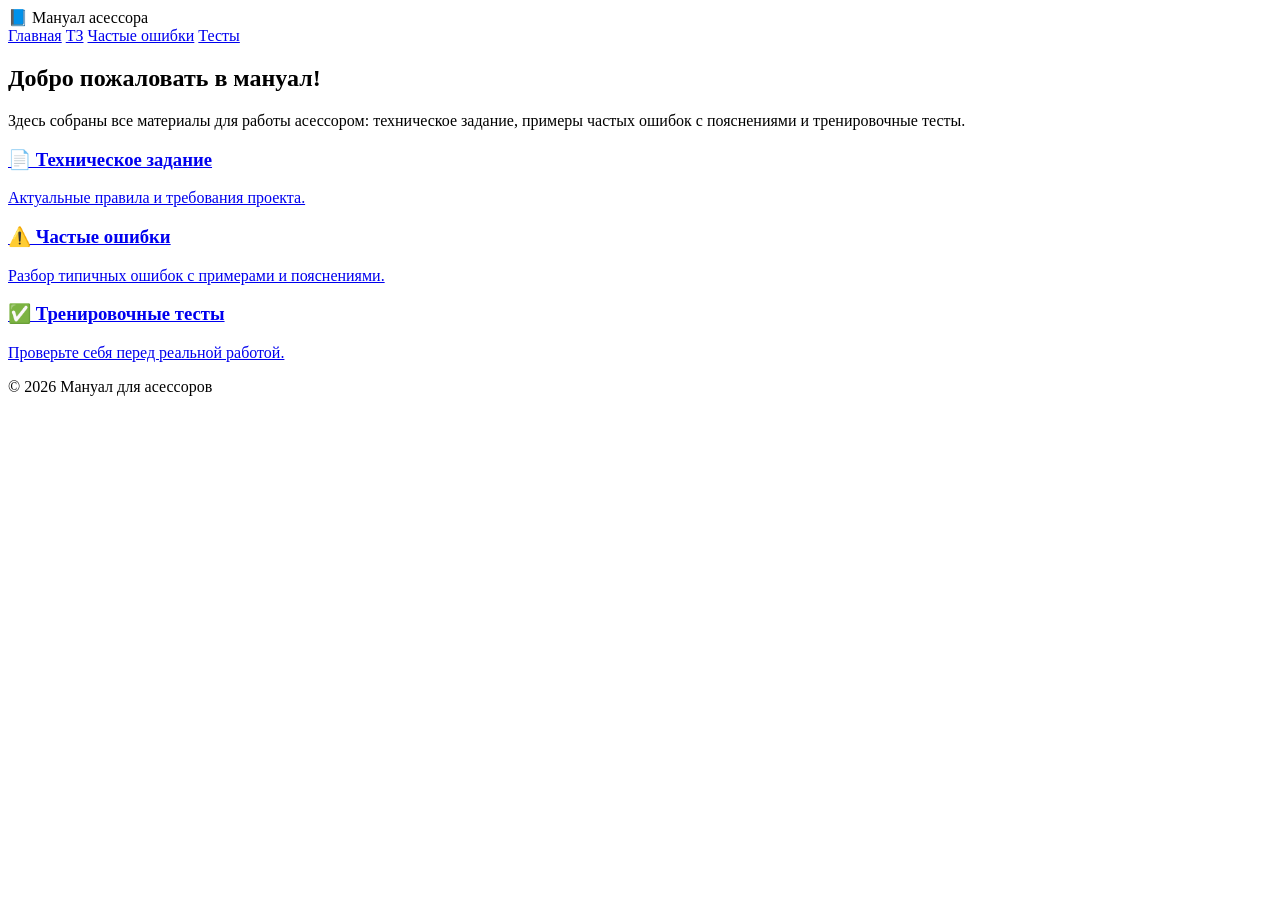
==== index.html @ 81914c24 "Update index.html Обновила главную страницу" ====
<!DOCTYPE html>
<html lang="ru">
<head>
    <meta charset="utf-8">
    <meta name="viewport" content="width=device-width, initial-scale=1">
    <title>Мануал для асессоров</title>
    <link rel="stylesheet" href="css/style.css">
</head>
<body>

<header class="site-header">
    <div class="container">
        <div class="logo">📘 Мануал асессора</div>
        <nav class="main-nav">
            <a href="index.html" class="active">Главная</a>
            <a href="tz.html">ТЗ</a>
            <a href="errors.html">Частые ошибки</a>
            <a href="tests.html">Тесты</a>
        </nav>
    </div>
</header>

<main class="container">

    <section class="hero">
        <h1>Добро пожаловать в мануал!</h1>
        <p>Здесь собраны все материалы для работы асессором: техническое задание, примеры частых ошибок с пояснениями и тренировочные тесты.</p>
    </section>

    <section class="cards">
        <a href="tz.html" class="card">
            <h3>📄 Техническое задание</h3>
            <p>Актуальные правила и требования проекта.</p>
        </a>
        <a href="errors.html" class="card">
            <h3>⚠️ Частые ошибки</h3>
            <p>Разбор типичных ошибок с примерами и пояснениями.</p>
        </a>
        <a href="tests.html" class="card">
            <h3>✅ Тренировочные тесты</h3>
            <p>Проверьте себя перед реальной работой.</p>
        </a>
    </section>

</main>

<footer class="site-footer">
    <div class="container">
        © 2026 Мануал для асессоров
    </div>
</footer>

</body>
</html>
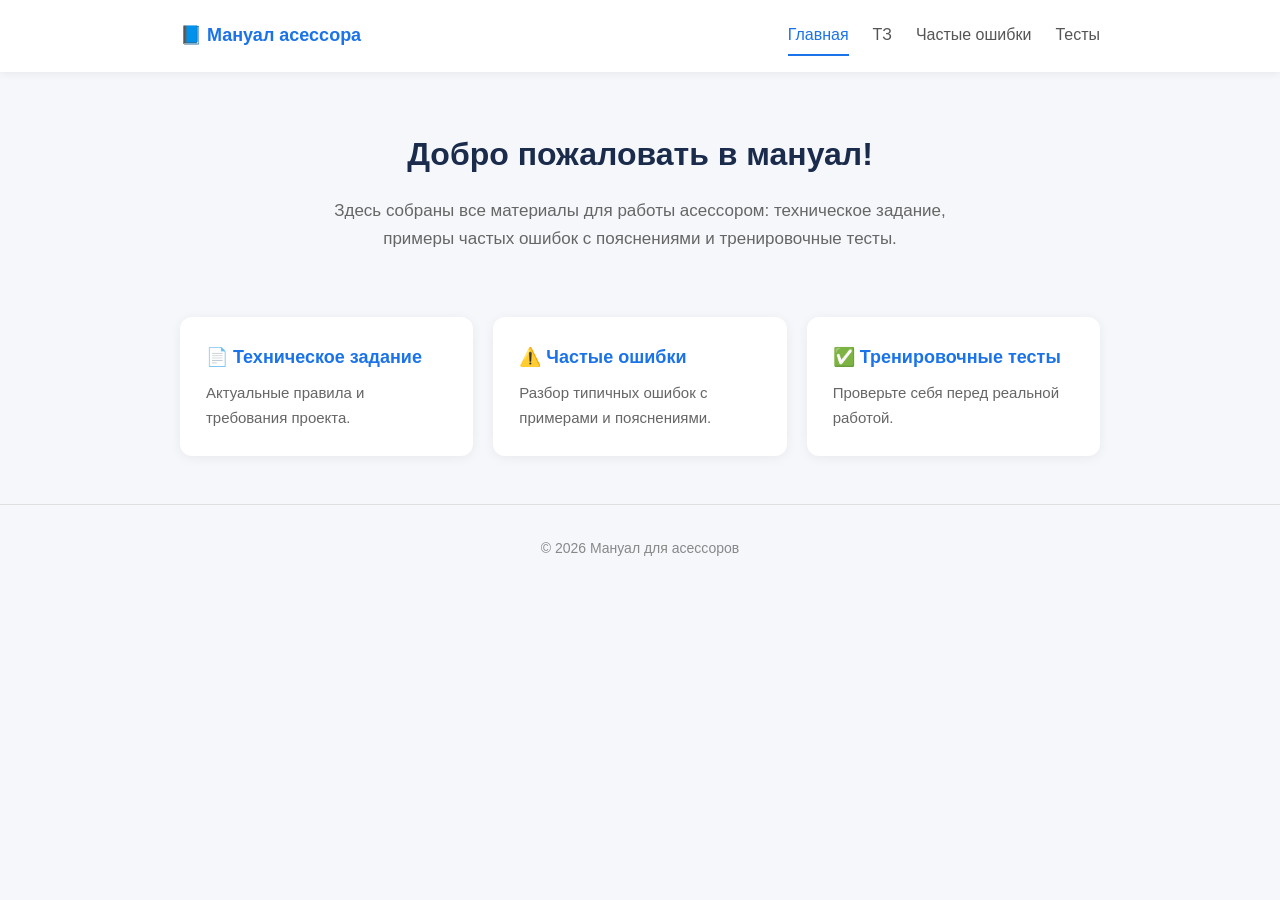
==== commit 3d1696c8: "Update index.html" ====
--- a/index.html
+++ b/index.html
@@ -10,7 +10,7 @@
 
 <header class="site-header">
     <div class="container">
-        <div class="logo">📘 Мануал асессора</div>
+        <a href="index.html" class="logo">📘 Мануал асессора</a>
         <nav class="main-nav">
             <a href="index.html" class="active">Главная</a>
             <a href="tz.html">ТЗ</a>
--- a/css/style.css
+++ b/css/style.css
@@ -0,0 +1,381 @@
+/* ============ БАЗОВЫЕ СТИЛИ ============ */
+* {
+    box-sizing: border-box;
+    margin: 0;
+    padding: 0;
+}
+
+body {
+    font-family: -apple-system, BlinkMacSystemFont, "Segoe UI", Roboto, "Helvetica Neue", Arial, sans-serif;
+    line-height: 1.65;
+    color: #2c3e50;
+    background-color: #f5f7fa;
+    font-size: 16px;
+}
+
+.container {
+    max-width: 960px;
+    margin: 0 auto;
+    padding: 0 20px;
+}
+
+/* Ссылки внутри текста */
+main a:not(.card):not(.toc a) {
+    color: #1a73e8;
+    text-decoration: none;
+    border-bottom: 1px solid rgba(26, 115, 232, 0.35);
+    transition: all 0.15s;
+}
+
+main a:not(.card):not(.toc a):hover {
+    border-bottom-color: #1a73e8;
+    background: rgba(26, 115, 232, 0.06);
+}
+
+/* Списки */
+main ul, main ol {
+    margin: 12px 0 16px 24px;
+}
+
+main li {
+    margin-bottom: 6px;
+}
+
+main li::marker {
+    color: #1a73e8;
+}
+
+/* ============ ШАПКА И НАВИГАЦИЯ ============ */
+.site-header {
+    background-color: #ffffff;
+    box-shadow: 0 2px 8px rgba(0, 0, 0, 0.06);
+    position: sticky;
+    top: 0;
+    z-index: 100;
+}
+
+.site-header .container {
+    display: flex;
+    justify-content: space-between;
+    align-items: center;
+    padding: 16px 20px;
+}
+
+.logo {
+    font-size: 18px;
+    font-weight: 700;
+    color: #1a73e8;
+    text-decoration: none;
+    transition: opacity 0.15s;
+}
+
+.logo:hover {
+    opacity: 0.75;
+}
+
+.main-nav {
+    display: flex;
+    gap: 24px;
+    flex-wrap: wrap;
+}
+
+.main-nav a {
+    text-decoration: none;
+    color: #555;
+    font-weight: 500;
+    padding: 6px 0;
+    border-bottom: 2px solid transparent;
+    transition: all 0.2s;
+}
+
+.main-nav a:hover {
+    color: #1a73e8;
+}
+
+.main-nav a.active {
+    color: #1a73e8;
+    border-bottom-color: #1a73e8;
+}
+
+/* ============ ГЛАВНАЯ ============ */
+.hero {
+    text-align: center;
+    padding: 48px 0 32px;
+}
+
+.hero h1 {
+    font-size: 32px;
+    margin-bottom: 16px;
+    color: #1a2b4c;
+}
+
+.hero p {
+    font-size: 17px;
+    color: #666;
+    max-width: 640px;
+    margin: 0 auto;
+}
+
+/* ============ КАРТОЧКИ ============ */
+.cards {
+    display: grid;
+    grid-template-columns: repeat(auto-fit, minmax(240px, 1fr));
+    gap: 20px;
+    margin: 32px 0 48px;
+}
+
+.card {
+    background: #ffffff;
+    border-radius: 12px;
+    padding: 24px;
+    text-decoration: none;
+    color: #2c3e50;
+    box-shadow: 0 2px 12px rgba(0, 0, 0, 0.06);
+    transition: all 0.2s;
+    border: 2px solid transparent;
+}
+
+.card:hover {
+    transform: translateY(-3px);
+    box-shadow: 0 6px 20px rgba(0, 0, 0, 0.1);
+    border-color: #1a73e8;
+}
+
+.card h3 {
+    margin-bottom: 8px;
+    color: #1a73e8;
+    font-size: 18px;
+}
+
+.card p {
+    font-size: 15px;
+    color: #666;
+}
+
+/* ============ КНОПКА «НАЗАД» ============ */
+.back-link {
+    display: inline-block;
+    margin: 24px 0 4px;
+    color: #666;
+    text-decoration: none;
+    font-size: 14px;
+    transition: color 0.15s;
+}
+
+.back-link:hover {
+    color: #1a73e8;
+}
+
+/* ============ ЗАГОЛОВКИ СТРАНИЦ ============ */
+main h1 {
+    font-size: 28px;
+    color: #1a2b4c;
+    margin: 8px 0 8px;
+}
+
+.subtitle {
+    color: #666;
+    margin-bottom: 32px;
+    font-size: 16px;
+}
+
+/* ============ ОГЛАВЛЕНИЕ (TOC) ============ */
+.toc {
+    background: #ffffff;
+    border-radius: 12px;
+    padding: 20px 24px;
+    margin-bottom: 32px;
+    box-shadow: 0 2px 12px rgba(0, 0, 0, 0.06);
+    border-left: 4px solid #1a73e8;
+}
+
+.toc h2 {
+    font-size: 16px;
+    text-transform: uppercase;
+    letter-spacing: 0.05em;
+    color: #1a73e8;
+    margin-bottom: 12px;
+}
+
+.toc ol {
+    margin: 0 0 0 20px;
+}
+
+.toc a {
+    color: #2c3e50;
+    text-decoration: none;
+    border-bottom: 1px dashed transparent;
+    transition: all 0.15s;
+}
+
+.toc a:hover {
+    color: #1a73e8;
+    border-bottom-color: #1a73e8;
+}
+
+/* ============ ПРИМЕРЫ ОШИБОК ============ */
+.error-case {
+    background: #ffffff;
+    border-radius: 12px;
+    padding: 24px;
+    margin-bottom: 32px;
+    box-shadow: 0 2px 12px rgba(0, 0, 0, 0.06);
+    scroll-margin-top: 80px; /* чтобы якорь не прилипал к шапке */
+}
+
+.error-case h2 {
+    font-size: 20px;
+    color: #1a2b4c;
+    margin-bottom: 20px;
+    padding-bottom: 12px;
+    border-bottom: 2px solid #f0f3f8;
+}
+
+.example-block {
+    border-radius: 8px;
+    padding: 16px;
+    margin-bottom: 16px;
+}
+
+.example-block:last-child {
+    margin-bottom: 0;
+}
+
+.example-label {
+    font-weight: 700;
+    margin-bottom: 8px;
+    font-size: 15px;
+}
+
+.example-block.bad {
+    background: #fdecea;
+    border-left: 4px solid #d93025;
+}
+
+.example-block.bad .example-label {
+    color: #d93025;
+}
+
+.example-block.good {
+    background: #e6f4ea;
+    border-left: 4px solid #1e8e3e;
+}
+
+.example-block.good .example-label {
+    color: #1e8e3e;
+}
+
+.example-block.explanation {
+    background: #fff8e1;
+    border-left: 4px solid #f9ab00;
+}
+
+.example-block.explanation .example-label {
+    color: #b06000;
+}
+
+.example-img {
+    max-width: 100%;
+    border-radius: 6px;
+    margin-top: 12px;
+    border: 1px solid #e0e0e0;
+}
+
+/* ============ ТЕСТЫ ============ */
+.quiz {
+    background: #ffffff;
+    border-radius: 12px;
+    padding: 24px;
+    margin-bottom: 24px;
+    box-shadow: 0 2px 12px rgba(0, 0, 0, 0.06);
+}
+
+.quiz h3 {
+    margin-bottom: 16px;
+    color: #1a2b4c;
+}
+
+.quiz-option {
+    display: block;
+    width: 100%;
+    text-align: left;
+    padding: 12px 16px;
+    margin-bottom: 8px;
+    border: 2px solid #e0e0e0;
+    border-radius: 8px;
+    background: #fff;
+    cursor: pointer;
+    font-size: 15px;
+    transition: all 0.2s;
+}
+
+.quiz-option:hover {
+    border-color: #1a73e8;
+    background: #f0f7ff;
+}
+
+.quiz-option.correct {
+    border-color: #1e8e3e;
+    background: #e6f4ea;
+}
+
+.quiz-option.wrong {
+    border-color: #d93025;
+    background: #fdecea;
+}
+
+/* ============ ТЗ ============ */
+.tz-section {
+    background: #ffffff;
+    border-radius: 12px;
+    padding: 24px;
+    margin-bottom: 20px;
+    box-shadow: 0 2px 12px rgba(0, 0, 0, 0.06);
+    scroll-margin-top: 80px;
+}
+
+.tz-section h2 {
+    color: #1a73e8;
+    margin-bottom: 12px;
+    font-size: 20px;
+    padding-bottom: 8px;
+    border-bottom: 2px solid #f0f3f8;
+}
+
+.tz-section h3 {
+    color: #1a2b4c;
+    margin: 20px 0 10px;
+    font-size: 17px;
+}
+
+.tz-section p {
+    margin-bottom: 10px;
+}
+
+/* ============ ПОДВАЛ ============ */
+.site-footer {
+    text-align: center;
+    padding: 32px 0;
+    color: #888;
+    font-size: 14px;
+    margin-top: 48px;
+    border-top: 1px solid #e0e0e0;
+}
+
+/* ============ АДАПТИВ ============ */
+@media (max-width: 640px) {
+    .site-header .container {
+        flex-direction: column;
+        gap: 12px;
+    }
+    .main-nav {
+        gap: 16px;
+        justify-content: center;
+    }
+    .hero h1 {
+        font-size: 24px;
+    }
+    main h1 {
+        font-size: 24px;
+    }
+}
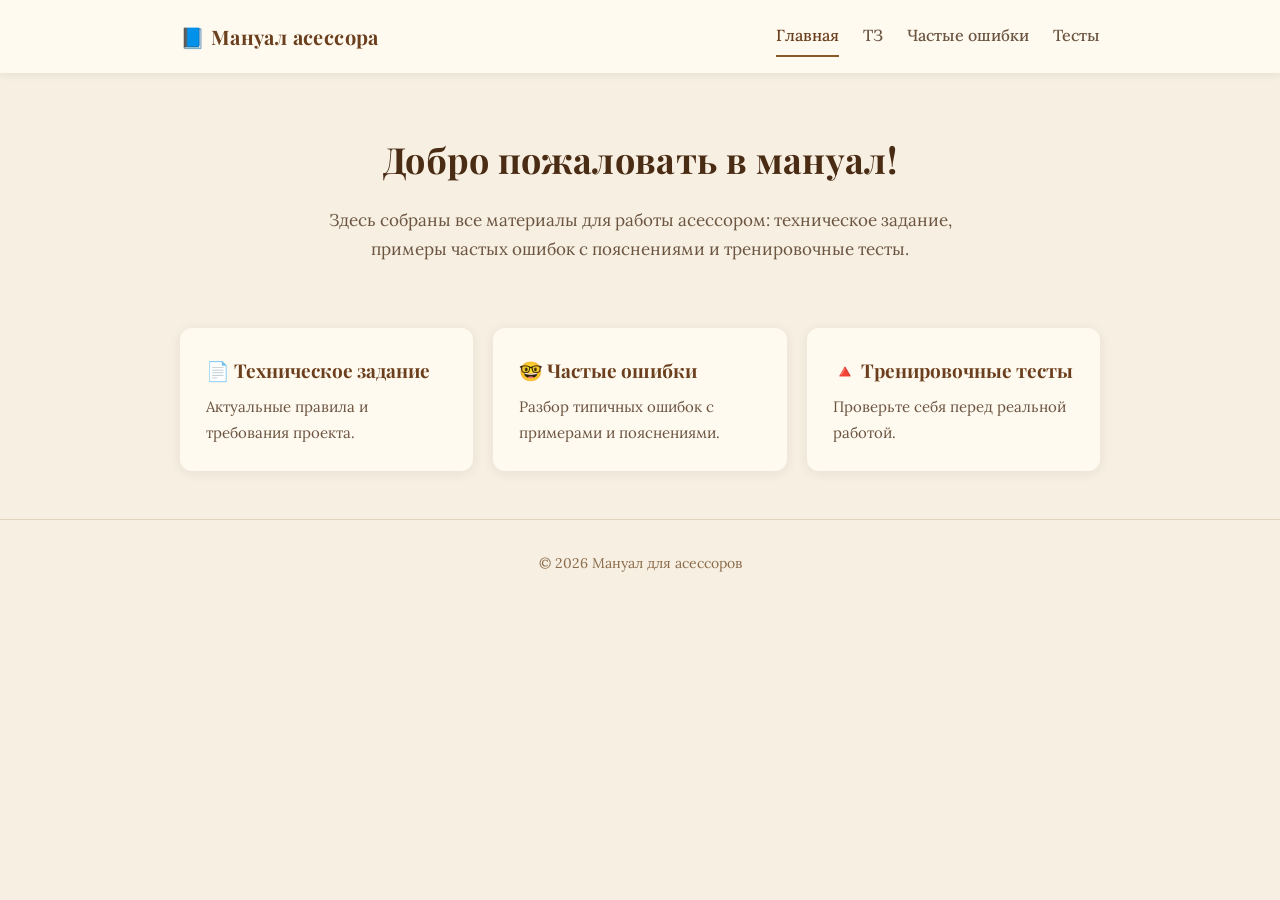
==== commit db205f7c: "Update index.html" ====
--- a/index.html
+++ b/index.html
@@ -33,11 +33,11 @@
             <p>Актуальные правила и требования проекта.</p>
         </a>
         <a href="errors.html" class="card">
-            <h3>⚠️ Частые ошибки</h3>
+            <h3>🤓 Частые ошибки</h3>
             <p>Разбор типичных ошибок с примерами и пояснениями.</p>
         </a>
         <a href="tests.html" class="card">
-            <h3>✅ Тренировочные тесты</h3>
+            <h3>🔺 Тренировочные тесты</h3>
             <p>Проверьте себя перед реальной работой.</p>
         </a>
     </section>
--- a/css/style.css
+++ b/css/style.css
@@ -1,3 +1,6 @@
+/* ============ ПОДКЛЮЧЕНИЕ ШРИФТОВ ============ */
+@import url('https://fonts.googleapis.com/css2?family=Lora:wght@400;500;600&family=Playfair+Display:wght@500;700&display=swap');
+
 /* ============ БАЗОВЫЕ СТИЛИ ============ */
 * {
     box-sizing: border-box;
@@ -6,10 +9,10 @@
 }
 
 body {
-    font-family: -apple-system, BlinkMacSystemFont, "Segoe UI", Roboto, "Helvetica Neue", Arial, sans-serif;
-    line-height: 1.65;
-    color: #2c3e50;
-    background-color: #f5f7fa;
+    font-family: 'Lora', Georgia, "Times New Roman", serif;
+    line-height: 1.7;
+    color: #4a3220;              /* тёмно-коричневый основной текст */
+    background-color: #f6efe2;   /* тёплый бежевый фон */
     font-size: 16px;
 }
 
@@ -21,15 +24,15 @@
 
 /* Ссылки внутри текста */
 main a:not(.card):not(.toc a) {
-    color: #1a73e8;
-    text-decoration: none;
-    border-bottom: 1px solid rgba(26, 115, 232, 0.35);
+    color: #8b5a2b;
+    text-decoration: none;
+    border-bottom: 1px solid rgba(139, 90, 43, 0.4);
     transition: all 0.15s;
 }
 
 main a:not(.card):not(.toc a):hover {
-    border-bottom-color: #1a73e8;
-    background: rgba(26, 115, 232, 0.06);
+    border-bottom-color: #8b5a2b;
+    background: rgba(139, 90, 43, 0.08);
 }
 
 /* Списки */
@@ -42,13 +45,13 @@
 }
 
 main li::marker {
-    color: #1a73e8;
+    color: #8b5a2b;
 }
 
 /* ============ ШАПКА И НАВИГАЦИЯ ============ */
 .site-header {
-    background-color: #ffffff;
-    box-shadow: 0 2px 8px rgba(0, 0, 0, 0.06);
+    background-color: #fffaf0;   /* почти белый, тёплый */
+    box-shadow: 0 2px 8px rgba(74, 50, 32, 0.08);
     position: sticky;
     top: 0;
     z-index: 100;
@@ -62,10 +65,12 @@
 }
 
 .logo {
-    font-size: 18px;
+    font-family: 'Playfair Display', Georgia, serif;
+    font-size: 20px;
     font-weight: 700;
-    color: #1a73e8;
-    text-decoration: none;
+    color: #6b3f1d;              /* тёмно-коричневый, чуть насыщеннее текста */
+    text-decoration: none;
+    letter-spacing: 0.02em;
     transition: opacity 0.15s;
 }
 
@@ -80,8 +85,9 @@
 }
 
 .main-nav a {
-    text-decoration: none;
-    color: #555;
+    font-family: 'Lora', Georgia, serif;
+    text-decoration: none;
+    color: #6b5440;
     font-weight: 500;
     padding: 6px 0;
     border-bottom: 2px solid transparent;
@@ -89,12 +95,12 @@
 }
 
 .main-nav a:hover {
-    color: #1a73e8;
+    color: #8b5a2b;
 }
 
 .main-nav a.active {
-    color: #1a73e8;
-    border-bottom-color: #1a73e8;
+    color: #6b3f1d;
+    border-bottom-color: #8b5a2b;
 }
 
 /* ============ ГЛАВНАЯ ============ */
@@ -104,14 +110,17 @@
 }
 
 .hero h1 {
-    font-size: 32px;
+    font-family: 'Playfair Display', Georgia, serif;
+    font-size: 36px;
+    font-weight: 700;
     margin-bottom: 16px;
-    color: #1a2b4c;
+    color: #4a2c14;
+    letter-spacing: 0.01em;
 }
 
 .hero p {
     font-size: 17px;
-    color: #666;
+    color: #6b5440;
     max-width: 640px;
     margin: 0 auto;
 }
@@ -125,75 +134,82 @@
 }
 
 .card {
-    background: #ffffff;
+    background: #fffaf0;
     border-radius: 12px;
     padding: 24px;
     text-decoration: none;
-    color: #2c3e50;
-    box-shadow: 0 2px 12px rgba(0, 0, 0, 0.06);
+    color: #4a3220;
+    box-shadow: 0 2px 12px rgba(74, 50, 32, 0.08);
     transition: all 0.2s;
     border: 2px solid transparent;
 }
 
 .card:hover {
     transform: translateY(-3px);
-    box-shadow: 0 6px 20px rgba(0, 0, 0, 0.1);
-    border-color: #1a73e8;
+    box-shadow: 0 6px 20px rgba(74, 50, 32, 0.14);
+    border-color: #b98a5a;
 }
 
 .card h3 {
+    font-family: 'Playfair Display', Georgia, serif;
     margin-bottom: 8px;
-    color: #1a73e8;
-    font-size: 18px;
+    color: #6b3f1d;
+    font-size: 19px;
+    font-weight: 700;
 }
 
 .card p {
     font-size: 15px;
-    color: #666;
+    color: #6b5440;
 }
 
 /* ============ КНОПКА «НАЗАД» ============ */
 .back-link {
     display: inline-block;
     margin: 24px 0 4px;
-    color: #666;
+    color: #8b6b4a;
     text-decoration: none;
     font-size: 14px;
     transition: color 0.15s;
 }
 
 .back-link:hover {
-    color: #1a73e8;
+    color: #6b3f1d;
 }
 
 /* ============ ЗАГОЛОВКИ СТРАНИЦ ============ */
 main h1 {
-    font-size: 28px;
-    color: #1a2b4c;
+    font-family: 'Playfair Display', Georgia, serif;
+    font-size: 30px;
+    font-weight: 700;
+    color: #4a2c14;
     margin: 8px 0 8px;
+    letter-spacing: 0.01em;
 }
 
 .subtitle {
-    color: #666;
+    color: #6b5440;
     margin-bottom: 32px;
     font-size: 16px;
+    font-style: italic;
 }
 
 /* ============ ОГЛАВЛЕНИЕ (TOC) ============ */
 .toc {
-    background: #ffffff;
+    background: #fffaf0;
     border-radius: 12px;
     padding: 20px 24px;
     margin-bottom: 32px;
-    box-shadow: 0 2px 12px rgba(0, 0, 0, 0.06);
-    border-left: 4px solid #1a73e8;
+    box-shadow: 0 2px 12px rgba(74, 50, 32, 0.08);
+    border-left: 4px solid #b98a5a;
 }
 
 .toc h2 {
+    font-family: 'Playfair Display', Georgia, serif;
     font-size: 16px;
     text-transform: uppercase;
-    letter-spacing: 0.05em;
-    color: #1a73e8;
+    letter-spacing: 0.08em;
+    color: #6b3f1d;
     margin-bottom: 12px;
 }
 
@@ -202,33 +218,34 @@
 }
 
 .toc a {
-    color: #2c3e50;
+    color: #4a3220;
     text-decoration: none;
     border-bottom: 1px dashed transparent;
     transition: all 0.15s;
 }
 
 .toc a:hover {
-    color: #1a73e8;
-    border-bottom-color: #1a73e8;
+    color: #8b5a2b;
+    border-bottom-color: #8b5a2b;
 }
 
 /* ============ ПРИМЕРЫ ОШИБОК ============ */
 .error-case {
-    background: #ffffff;
+    background: #fffaf0;
     border-radius: 12px;
     padding: 24px;
     margin-bottom: 32px;
-    box-shadow: 0 2px 12px rgba(0, 0, 0, 0.06);
-    scroll-margin-top: 80px; /* чтобы якорь не прилипал к шапке */
+    box-shadow: 0 2px 12px rgba(74, 50, 32, 0.08);
+    scroll-margin-top: 80px;
 }
 
 .error-case h2 {
-    font-size: 20px;
-    color: #1a2b4c;
+    font-family: 'Playfair Display', Georgia, serif;
+    font-size: 21px;
+    color: #4a2c14;
     margin-bottom: 20px;
     padding-bottom: 12px;
-    border-bottom: 2px solid #f0f3f8;
+    border-bottom: 2px solid #ece0cb;
 }
 
 .example-block {
@@ -248,51 +265,53 @@
 }
 
 .example-block.bad {
-    background: #fdecea;
-    border-left: 4px solid #d93025;
+    background: #fbe7e4;
+    border-left: 4px solid #c0392b;
 }
 
 .example-block.bad .example-label {
-    color: #d93025;
+    color: #c0392b;
 }
 
 .example-block.good {
-    background: #e6f4ea;
-    border-left: 4px solid #1e8e3e;
+    background: #e6efe2;
+    border-left: 4px solid #4b7a3a;
 }
 
 .example-block.good .example-label {
-    color: #1e8e3e;
+    color: #4b7a3a;
 }
 
 .example-block.explanation {
-    background: #fff8e1;
-    border-left: 4px solid #f9ab00;
+    background: #fbf3d9;
+    border-left: 4px solid #d39e2c;
 }
 
 .example-block.explanation .example-label {
-    color: #b06000;
+    color: #9c6f10;
 }
 
 .example-img {
     max-width: 100%;
     border-radius: 6px;
     margin-top: 12px;
-    border: 1px solid #e0e0e0;
+    border: 1px solid #e2d4b8;
 }
 
 /* ============ ТЕСТЫ ============ */
 .quiz {
-    background: #ffffff;
+    background: #fffaf0;
     border-radius: 12px;
     padding: 24px;
     margin-bottom: 24px;
-    box-shadow: 0 2px 12px rgba(0, 0, 0, 0.06);
+    box-shadow: 0 2px 12px rgba(74, 50, 32, 0.08);
 }
 
 .quiz h3 {
+    font-family: 'Playfair Display', Georgia, serif;
     margin-bottom: 16px;
-    color: #1a2b4c;
+    color: #4a2c14;
+    font-size: 18px;
 }
 
 .quiz-option {
@@ -301,51 +320,55 @@
     text-align: left;
     padding: 12px 16px;
     margin-bottom: 8px;
-    border: 2px solid #e0e0e0;
+    border: 2px solid #e2d4b8;
     border-radius: 8px;
-    background: #fff;
+    background: #fffdf8;
     cursor: pointer;
+    font-family: 'Lora', Georgia, serif;
     font-size: 15px;
+    color: #4a3220;
     transition: all 0.2s;
 }
 
 .quiz-option:hover {
-    border-color: #1a73e8;
-    background: #f0f7ff;
+    border-color: #b98a5a;
+    background: #fbf3e3;
 }
 
 .quiz-option.correct {
-    border-color: #1e8e3e;
-    background: #e6f4ea;
+    border-color: #4b7a3a;
+    background: #e6efe2;
 }
 
 .quiz-option.wrong {
-    border-color: #d93025;
-    background: #fdecea;
+    border-color: #c0392b;
+    background: #fbe7e4;
 }
 
 /* ============ ТЗ ============ */
 .tz-section {
-    background: #ffffff;
+    background: #fffaf0;
     border-radius: 12px;
     padding: 24px;
     margin-bottom: 20px;
-    box-shadow: 0 2px 12px rgba(0, 0, 0, 0.06);
+    box-shadow: 0 2px 12px rgba(74, 50, 32, 0.08);
     scroll-margin-top: 80px;
 }
 
 .tz-section h2 {
-    color: #1a73e8;
+    font-family: 'Playfair Display', Georgia, serif;
+    color: #6b3f1d;
     margin-bottom: 12px;
-    font-size: 20px;
+    font-size: 21px;
     padding-bottom: 8px;
-    border-bottom: 2px solid #f0f3f8;
+    border-bottom: 2px solid #ece0cb;
 }
 
 .tz-section h3 {
-    color: #1a2b4c;
+    font-family: 'Playfair Display', Georgia, serif;
+    color: #4a2c14;
     margin: 20px 0 10px;
-    font-size: 17px;
+    font-size: 18px;
 }
 
 .tz-section p {
@@ -356,10 +379,10 @@
 .site-footer {
     text-align: center;
     padding: 32px 0;
-    color: #888;
+    color: #8b6b4a;
     font-size: 14px;
     margin-top: 48px;
-    border-top: 1px solid #e0e0e0;
+    border-top: 1px solid #e2d4b8;
 }
 
 /* ============ АДАПТИВ ============ */
@@ -373,7 +396,7 @@
         justify-content: center;
     }
     .hero h1 {
-        font-size: 24px;
+        font-size: 26px;
     }
     main h1 {
         font-size: 24px;
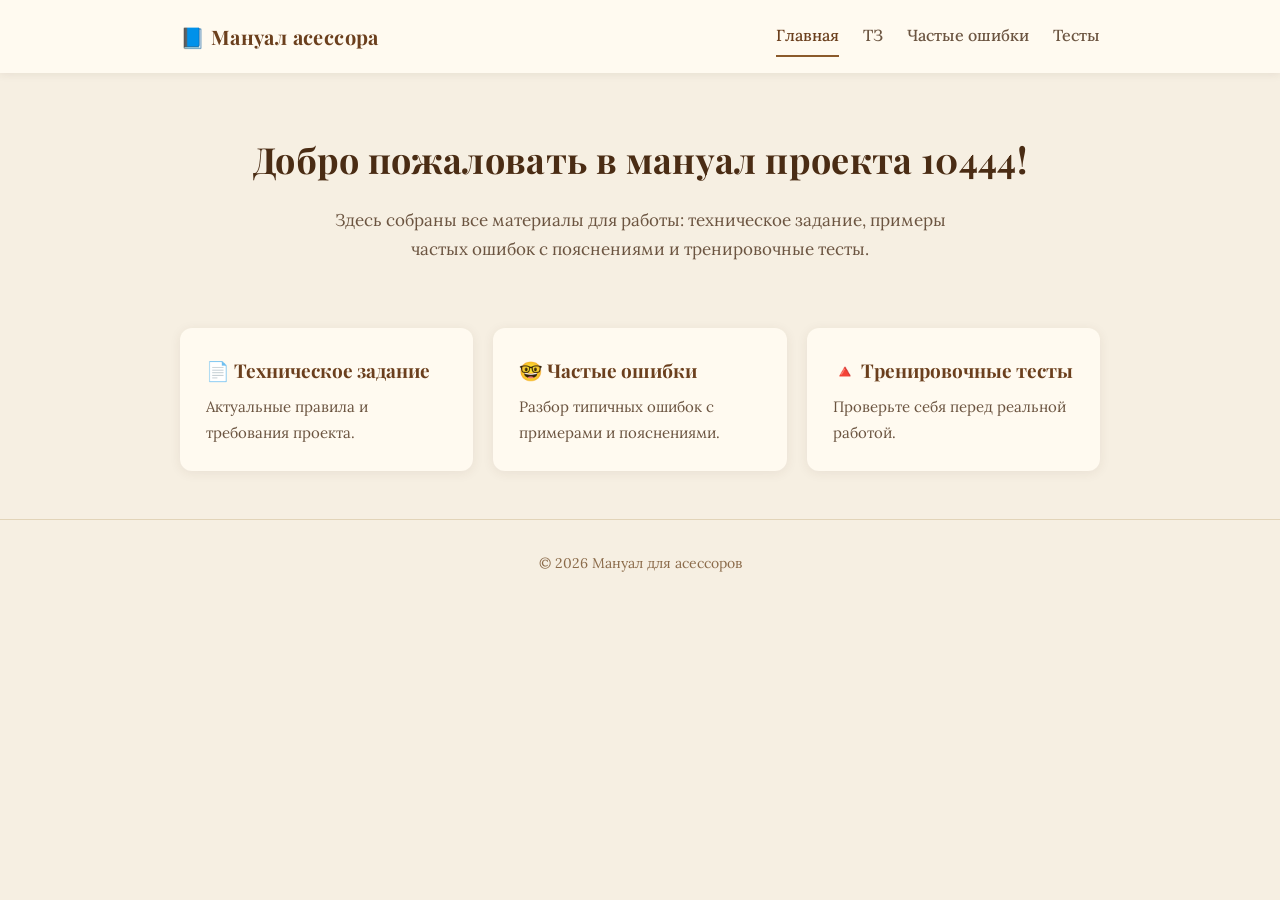
==== commit 0871ea65: "Update index.html" ====
--- a/index.html
+++ b/index.html
@@ -23,8 +23,8 @@
 <main class="container">
 
     <section class="hero">
-        <h1>Добро пожаловать в мануал!</h1>
-        <p>Здесь собраны все материалы для работы асессором: техническое задание, примеры частых ошибок с пояснениями и тренировочные тесты.</p>
+        <h1>Добро пожаловать в мануал проекта 10444!</h1>
+        <p>Здесь собраны все материалы для работы: техническое задание, примеры частых ошибок с пояснениями и тренировочные тесты.</p>
     </section>
 
     <section class="cards">
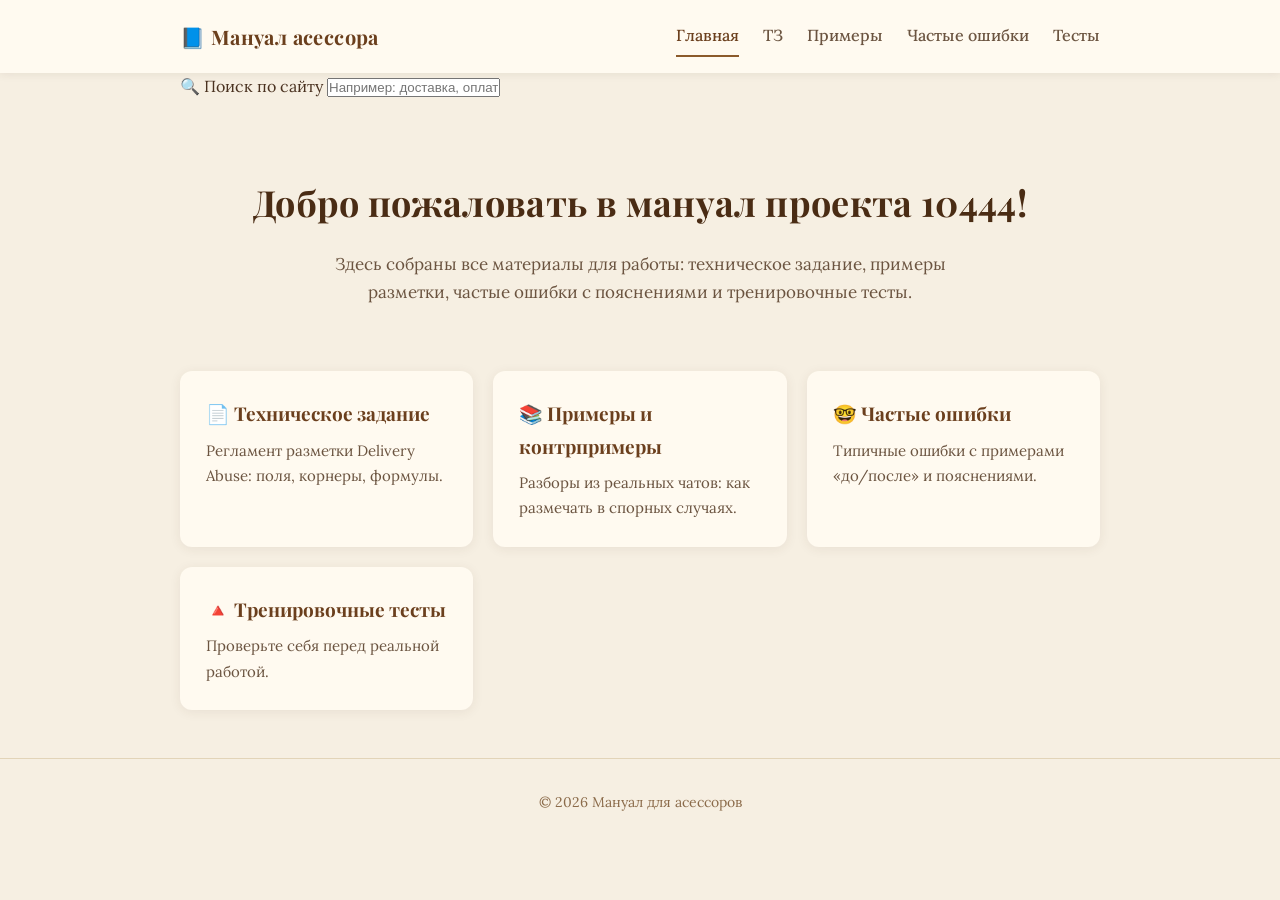
==== commit 5e50e750: "Update index.html" ====
--- a/index.html
+++ b/index.html
@@ -14,6 +14,7 @@
         <nav class="main-nav">
             <a href="index.html" class="active">Главная</a>
             <a href="tz.html">ТЗ</a>
+            <a href="examples.html">Примеры</a>
             <a href="errors.html">Частые ошибки</a>
             <a href="tests.html">Тесты</a>
         </nav>
@@ -22,19 +23,36 @@
 
 <main class="container">
 
+    <!-- ПОИСК ПО САЙТУ -->
+    <section class="search-box">
+        <label for="site-search" class="search-label">🔍 Поиск по сайту</label>
+        <input
+            type="text"
+            id="site-search"
+            class="search-input"
+            placeholder="Например: доставка, оплата, КГТ, абьюз, CC05…"
+            autocomplete="off"
+        >
+        <ul id="search-results" class="search-results"></ul>
+    </section>
+
     <section class="hero">
         <h1>Добро пожаловать в мануал проекта 10444!</h1>
-        <p>Здесь собраны все материалы для работы: техническое задание, примеры частых ошибок с пояснениями и тренировочные тесты.</p>
+        <p>Здесь собраны все материалы для работы: техническое задание, примеры разметки, частые ошибки с пояснениями и тренировочные тесты.</p>
     </section>
 
     <section class="cards">
         <a href="tz.html" class="card">
             <h3>📄 Техническое задание</h3>
-            <p>Актуальные правила и требования проекта.</p>
+            <p>Регламент разметки Delivery Abuse: поля, корнеры, формулы.</p>
+        </a>
+        <a href="examples.html" class="card">
+            <h3>📚 Примеры и контрпримеры</h3>
+            <p>Разборы из реальных чатов: как размечать в спорных случаях.</p>
         </a>
         <a href="errors.html" class="card">
             <h3>🤓 Частые ошибки</h3>
-            <p>Разбор типичных ошибок с примерами и пояснениями.</p>
+            <p>Типичные ошибки с примерами «до/после» и пояснениями.</p>
         </a>
         <a href="tests.html" class="card">
             <h3>🔺 Тренировочные тесты</h3>
@@ -50,5 +68,6 @@
     </div>
 </footer>
 
+<script src="js/script.js"></script>
 </body>
 </html>
--- a/css/style.css
+++ b/css/style.css
@@ -11,8 +11,8 @@
 body {
     font-family: 'Lora', Georgia, "Times New Roman", serif;
     line-height: 1.7;
-    color: #4a3220;              /* тёмно-коричневый основной текст */
-    background-color: #f6efe2;   /* тёплый бежевый фон */
+    color: #4a3220;
+    background-color: #f6efe2;
     font-size: 16px;
 }
 
@@ -22,7 +22,6 @@
     padding: 0 20px;
 }
 
-/* Ссылки внутри текста */
 main a:not(.card):not(.toc a) {
     color: #8b5a2b;
     text-decoration: none;
@@ -35,7 +34,6 @@
     background: rgba(139, 90, 43, 0.08);
 }
 
-/* Списки */
 main ul, main ol {
     margin: 12px 0 16px 24px;
 }
@@ -50,7 +48,7 @@
 
 /* ============ ШАПКА И НАВИГАЦИЯ ============ */
 .site-header {
-    background-color: #fffaf0;   /* почти белый, тёплый */
+    background-color: #fffaf0;
     box-shadow: 0 2px 8px rgba(74, 50, 32, 0.08);
     position: sticky;
     top: 0;
@@ -68,7 +66,7 @@
     font-family: 'Playfair Display', Georgia, serif;
     font-size: 20px;
     font-weight: 700;
-    color: #6b3f1d;              /* тёмно-коричневый, чуть насыщеннее текста */
+    color: #6b3f1d;
     text-decoration: none;
     letter-spacing: 0.02em;
     transition: opacity 0.15s;
@@ -402,3 +400,233 @@
         font-size: 24px;
     }
 }
+
+/* ================================================================
+   НОВОЕ: БЛОКИ ДЛЯ ТЗ (аккордеон, бейджи полей, таблицы)
+   ================================================================ */
+
+/* ---------- Аккордеон (сворачиваемые секции) ---------- */
+.accordion {
+    background: #fffaf0;
+    border-radius: 12px;
+    margin-bottom: 16px;
+    box-shadow: 0 2px 12px rgba(74, 50, 32, 0.08);
+    overflow: hidden;
+    scroll-margin-top: 80px;
+}
+
+.accordion summary {
+    cursor: pointer;
+    padding: 18px 24px;
+    font-family: 'Playfair Display', Georgia, serif;
+    font-size: 20px;
+    font-weight: 700;
+    color: #6b3f1d;
+    list-style: none;
+    display: flex;
+    align-items: center;
+    justify-content: space-between;
+    transition: background 0.15s;
+    border-bottom: 2px solid transparent;
+}
+
+.accordion summary::-webkit-details-marker {
+    display: none;
+}
+
+.accordion summary::after {
+    content: "▾";
+    font-size: 16px;
+    color: #b98a5a;
+    transition: transform 0.2s;
+    margin-left: 16px;
+}
+
+.accordion[open] summary::after {
+    transform: rotate(180deg);
+}
+
+.accordion summary:hover {
+    background: #fbf3e3;
+}
+
+.accordion[open] summary {
+    border-bottom-color: #ece0cb;
+}
+
+.accordion-body {
+    padding: 20px 24px 24px;
+}
+
+.accordion-body > *:last-child {
+    margin-bottom: 0;
+}
+
+/* ---------- Бейдж поля ---------- */
+.field-card {
+    background: #fffdf8;
+    border-radius: 10px;
+    padding: 18px 20px;
+    margin: 16px 0;
+    border: 1px solid #ece0cb;
+}
+
+.field-badge {
+    display: inline-block;
+    font-family: 'Lora', Georgia, serif;
+    font-size: 13px;
+    font-weight: 600;
+    letter-spacing: 0.05em;
+    text-transform: uppercase;
+    padding: 4px 10px;
+    border-radius: 6px;
+    margin-bottom: 10px;
+    color: #4a3220;
+}
+
+/* Оранжевый — организация */
+.field-badge.org {
+    background: #f7dcc0;
+}
+
+/* Фиолетовый — реализация */
+.field-badge.impl {
+    background: #e3d4ec;
+}
+
+/* Кремовый — остальные поля */
+.field-badge.other {
+    background: #f3e9c9;
+}
+
+.field-name {
+    font-family: 'Lora', Georgia, serif;
+    font-size: 17px;
+    font-weight: 700;
+    color: #4a2c14;
+    margin-bottom: 10px;
+    display: block;
+}
+
+.field-card p {
+    margin-bottom: 8px;
+}
+
+.field-card .field-type {
+    font-size: 14px;
+    color: #8b6b4a;
+    font-style: italic;
+    margin-bottom: 10px;
+    display: block;
+}
+
+.field-card strong {
+    color: #4a2c14;
+}
+
+/* ---------- Таблица шагов 1–4 ---------- */
+.steps-table {
+    width: 100%;
+    border-collapse: collapse;
+    margin: 16px 0 24px;
+    background: #fffdf8;
+    border-radius: 10px;
+    overflow: hidden;
+    box-shadow: 0 1px 6px rgba(74, 50, 32, 0.06);
+}
+
+.steps-table th {
+    background: #f3e9c9;
+    color: #4a2c14;
+    font-family: 'Lora', Georgia, serif;
+    font-weight: 700;
+    text-align: left;
+    padding: 12px 14px;
+    font-size: 14px;
+    border-bottom: 2px solid #e2d4b8;
+}
+
+.steps-table td {
+    padding: 12px 14px;
+    border-bottom: 1px solid #f0e6d2;
+    font-size: 15px;
+    vertical-align: top;
+}
+
+.steps-table tr:last-child td {
+    border-bottom: none;
+}
+
+.steps-table td:first-child {
+    font-weight: 700;
+    color: #8b5a2b;
+    white-space: nowrap;
+    width: 60px;
+}
+
+/* ---------- Таблица корнеров CC ---------- */
+.cc-table {
+    width: 100%;
+    border-collapse: collapse;
+    margin: 16px 0;
+    background: #fffdf8;
+    border-radius: 10px;
+    overflow: hidden;
+    box-shadow: 0 1px 6px rgba(74, 50, 32, 0.06);
+}
+
+.cc-table th {
+    background: #f3e9c9;
+    color: #4a2c14;
+    font-family: 'Lora', Georgia, serif;
+    font-weight: 700;
+    text-align: left;
+    padding: 12px 14px;
+    font-size: 14px;
+    border-bottom: 2px solid #e2d4b8;
+}
+
+.cc-table td {
+    padding: 12px 14px;
+    border-bottom: 1px solid #f0e6d2;
+    font-size: 15px;
+    vertical-align: top;
+}
+
+.cc-table tr:last-child td {
+    border-bottom: none;
+}
+
+.cc-table td:first-child {
+    font-weight: 700;
+    color: #8b5a2b;
+    white-space: nowrap;
+    width: 70px;
+}
+
+/* ---------- Цитата-формула ---------- */
+.formula {
+    background: #f3e9c9;
+    border-left: 4px solid #b98a5a;
+    padding: 14px 18px;
+    border-radius: 8px;
+    font-family: 'Lora', Georgia, serif;
+    font-weight: 600;
+    color: #4a2c14;
+    margin: 16px 0;
+    font-size: 15px;
+}
+
+/* ---------- Подзаголовок секции внутри аккордеона ---------- */
+.subsection-title {
+    font-family: 'Playfair Display', Georgia, serif;
+    font-size: 18px;
+    color: #6b3f1d;
+    margin: 24px 0 12px;
+    padding-bottom: 6px;
+    border-bottom: 1px dashed #d9c8a8;
+}
+
+.accordion-body > .subsection-title:first-child {
+    margin-top: 0;
+}
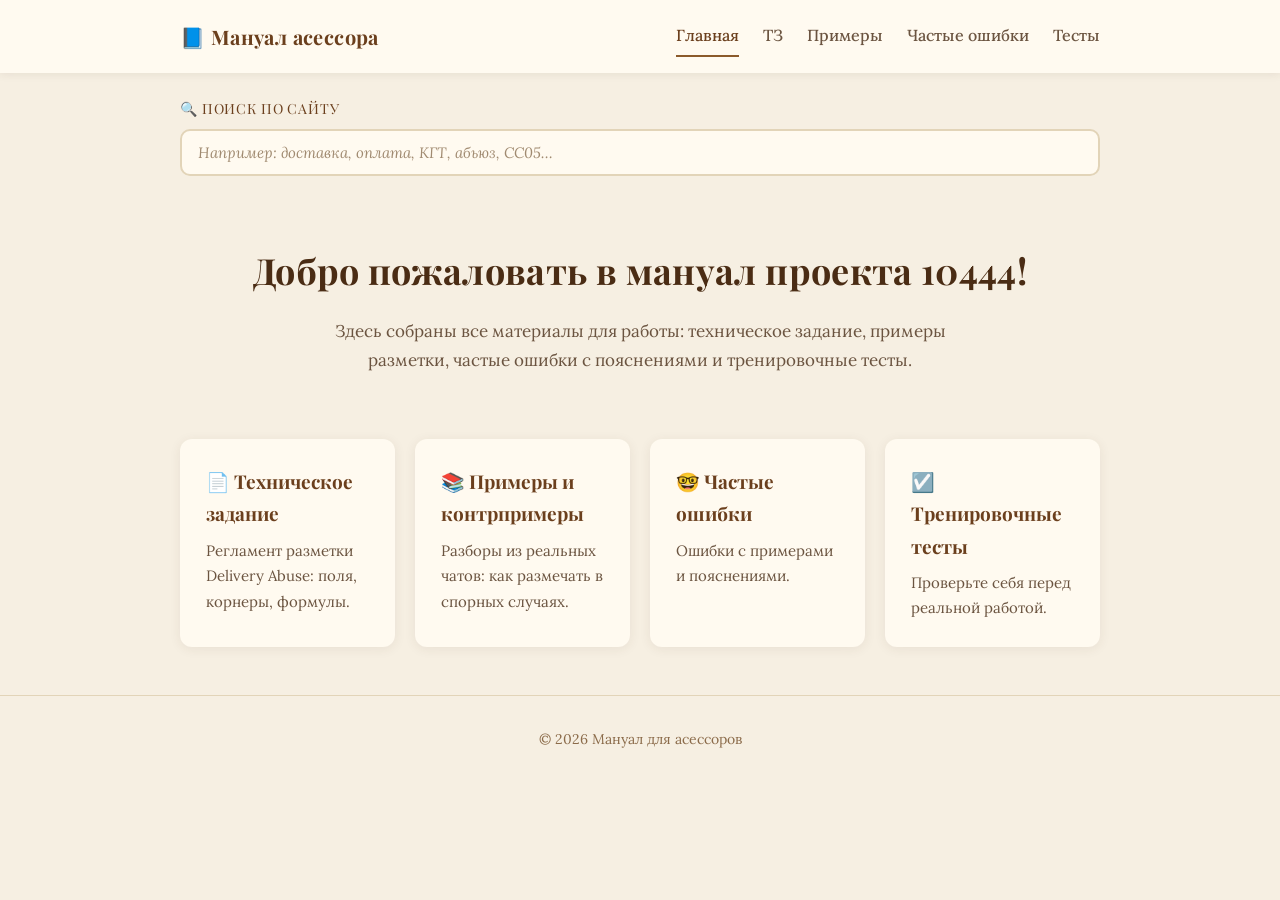
==== commit fd3fb86e: "Update index.html" ====
--- a/index.html
+++ b/index.html
@@ -52,10 +52,10 @@
         </a>
         <a href="errors.html" class="card">
             <h3>🤓 Частые ошибки</h3>
-            <p>Типичные ошибки с примерами «до/после» и пояснениями.</p>
+            <p>Ошибки с примерами и пояснениями.</p>
         </a>
         <a href="tests.html" class="card">
-            <h3>🔺 Тренировочные тесты</h3>
+            <h3>☑️ Тренировочные тесты</h3>
             <p>Проверьте себя перед реальной работой.</p>
         </a>
     </section>
--- a/css/style.css
+++ b/css/style.css
@@ -159,6 +159,18 @@
 .card p {
     font-size: 15px;
     color: #6b5440;
+}
+
+@media (min-width: 900px) {
+    .cards {
+        grid-template-columns: repeat(2, 1fr);
+    }
+}
+
+@media (min-width: 1100px) {
+    .cards {
+        grid-template-columns: repeat(4, 1fr);
+    }
 }
 
 /* ============ КНОПКА «НАЗАД» ============ */
@@ -402,10 +414,8 @@
 }
 
 /* ================================================================
-   НОВОЕ: БЛОКИ ДЛЯ ТЗ (аккордеон, бейджи полей, таблицы)
+   АККОРДЕОН
    ================================================================ */
-
-/* ---------- Аккордеон (сворачиваемые секции) ---------- */
 .accordion {
     background: #fffaf0;
     border-radius: 12px;
@@ -462,7 +472,7 @@
     margin-bottom: 0;
 }
 
-/* ---------- Бейдж поля ---------- */
+/* ============ БЕЙДЖИ ПОЛЕЙ ============ */
 .field-card {
     background: #fffdf8;
     border-radius: 10px;
@@ -484,17 +494,14 @@
     color: #4a3220;
 }
 
-/* Оранжевый — организация */
 .field-badge.org {
     background: #f7dcc0;
 }
 
-/* Фиолетовый — реализация */
 .field-badge.impl {
     background: #e3d4ec;
 }
 
-/* Кремовый — остальные поля */
 .field-badge.other {
     background: #f3e9c9;
 }
@@ -524,7 +531,7 @@
     color: #4a2c14;
 }
 
-/* ---------- Таблица шагов 1–4 ---------- */
+/* ============ ТАБЛИЦЫ ============ */
 .steps-table {
     width: 100%;
     border-collapse: collapse;
@@ -564,7 +571,6 @@
     width: 60px;
 }
 
-/* ---------- Таблица корнеров CC ---------- */
 .cc-table {
     width: 100%;
     border-collapse: collapse;
@@ -604,7 +610,7 @@
     width: 70px;
 }
 
-/* ---------- Цитата-формула ---------- */
+/* ============ ФОРМУЛА ============ */
 .formula {
     background: #f3e9c9;
     border-left: 4px solid #b98a5a;
@@ -617,7 +623,7 @@
     font-size: 15px;
 }
 
-/* ---------- Подзаголовок секции внутри аккордеона ---------- */
+/* ============ ПОДЗАГОЛОВОК ВНУТРИ СЕКЦИИ ============ */
 .subsection-title {
     font-family: 'Playfair Display', Georgia, serif;
     font-size: 18px;
@@ -630,3 +636,525 @@
 .accordion-body > .subsection-title:first-child {
     margin-top: 0;
 }
+
+/* ================================================================
+   ПРИМЕРЫ В ТЗ (раздел 5)
+   ================================================================ */
+.example-case {
+    background: #fffdf8;
+    border-radius: 10px;
+    padding: 18px 20px;
+    margin: 16px 0;
+    border: 1px solid #ece0cb;
+}
+
+.example-case.control {
+    background: #fcf4ee;
+    border-color: #f0d9c8;
+}
+
+.example-case h4 {
+    font-family: 'Playfair Display', Georgia, serif;
+    font-size: 17px;
+    color: #6b3f1d;
+    margin-bottom: 12px;
+    display: flex;
+    align-items: center;
+    gap: 8px;
+    flex-wrap: wrap;
+}
+
+.case-tag {
+    display: inline-block;
+    font-family: 'Lora', Georgia, serif;
+    font-size: 12px;
+    font-weight: 600;
+    letter-spacing: 0.05em;
+    text-transform: uppercase;
+    padding: 3px 8px;
+    border-radius: 5px;
+    color: #4a3220;
+}
+
+.case-tag.example {
+    background: #e6efe2;
+    color: #3d6630;
+}
+
+.case-tag.control {
+    background: #fbe7e4;
+    color: #a5321f;
+}
+
+.chat-quote {
+    background: #f6efe2;
+    border-left: 3px solid #c9b28e;
+    padding: 12px 16px;
+    border-radius: 6px;
+    margin: 10px 0 14px;
+    font-size: 15px;
+    color: #4a3220;
+}
+
+.chat-quote p {
+    margin: 0 0 6px;
+}
+
+.chat-quote p:last-child {
+    margin-bottom: 0;
+}
+
+.chat-quote .who {
+    font-weight: 700;
+    color: #6b3f1d;
+}
+
+.how-to {
+    background: #fbf3d9;
+    border-left: 3px solid #d39e2c;
+    padding: 12px 16px;
+    border-radius: 6px;
+    margin-top: 10px;
+    font-size: 15px;
+}
+
+.how-to::before {
+    content: "Как размечать: ";
+    font-weight: 700;
+    color: #9c6f10;
+}
+
+/* ================================================================
+   ПОИСК ПО САЙТУ
+   ================================================================ */
+.search-box {
+    position: relative;
+    margin: 24px 0 8px;
+}
+
+.search-label {
+    display: block;
+    font-family: 'Playfair Display', Georgia, serif;
+    font-size: 14px;
+    text-transform: uppercase;
+    letter-spacing: 0.06em;
+    color: #6b3f1d;
+    margin-bottom: 8px;
+}
+
+.search-input {
+    width: 100%;
+    padding: 12px 16px;
+    font-family: 'Lora', Georgia, serif;
+    font-size: 15px;
+    color: #4a3220;
+    background: #fffaf0;
+    border: 2px solid #e2d4b8;
+    border-radius: 10px;
+    outline: none;
+    transition: border-color 0.15s, box-shadow 0.15s;
+}
+
+.search-input::placeholder {
+    color: #a08a70;
+    font-style: italic;
+}
+
+.search-input:focus {
+    border-color: #b98a5a;
+    box-shadow: 0 0 0 3px rgba(185, 138, 90, 0.18);
+}
+
+.search-results {
+    display: none;
+    position: absolute;
+    top: calc(100% + 6px);
+    left: 0;
+    right: 0;
+    background: #fffaf0;
+    border: 1px solid #e2d4b8;
+    border-radius: 10px;
+    box-shadow: 0 8px 24px rgba(74, 50, 32, 0.12);
+    list-style: none;
+    margin: 0;
+    padding: 6px 0;
+    z-index: 50;
+    max-height: 360px;
+    overflow-y: auto;
+}
+
+.search-results.visible {
+    display: block;
+}
+
+.search-results li {
+    margin: 0;
+}
+
+.search-results a {
+    display: block;
+    padding: 10px 16px;
+    color: #4a3220;
+    text-decoration: none;
+    font-size: 15px;
+    border-bottom: none;
+    transition: background 0.12s, color 0.12s;
+}
+
+.search-results a:hover {
+    background: #fbf3e3;
+    color: #6b3f1d;
+    border-bottom: none;
+}
+
+.search-results .search-empty {
+    padding: 12px 16px;
+    color: #a08a70;
+    font-style: italic;
+    font-size: 14px;
+}
+
+/* ================================================================
+   ДОПОЛНЕНИЯ ДЛЯ ПРИМЕРОВ (examples.html)
+   ================================================================ */
+.example-subhead {
+    font-family: 'Playfair Display', Georgia, serif;
+    font-size: 17px;
+    color: #6b3f1d;
+    margin: 24px 0 12px;
+    padding-bottom: 6px;
+    border-bottom: 1px dashed #d9c8a8;
+}
+
+.accordion-body > .example-subhead:first-child {
+    margin-top: 0;
+}
+
+.note-box {
+    background: #fbf3d9;
+    border-left: 4px solid #d39e2c;
+    border-radius: 10px;
+    padding: 18px 22px;
+    margin: 32px 0 16px;
+    font-size: 15px;
+}
+
+.note-box p {
+    margin: 0 0 6px;
+}
+
+.note-box p:last-child {
+    margin-bottom: 0;
+}
+
+.note-box a {
+    font-weight: 600;
+    color: #9c6f10;
+    text-decoration: none;
+    border-bottom: 1px dashed #d39e2c;
+}
+
+.note-box a:hover {
+    color: #6b3f1d;
+    border-bottom-style: solid;
+}
+
+/* ================================================================
+   ТОЧЕЧНЫЕ АКЦЕНТЫ В ТЗ
+   ================================================================ */
+.hl-warning {
+    color: #b3261e;
+    font-weight: 700;
+}
+
+.hl-attention {
+    color: #b06000;
+    font-weight: 700;
+}
+
+.hl-note {
+    background: #fbf3d9;
+    padding: 1px 6px;
+    border-radius: 4px;
+    font-weight: 600;
+    color: #6b3f1d;
+}
+
+/* Итоговые плашки в примерах — Вариант 2 (пастель) */
+.hl-yes {
+    display: inline-block;
+    background: #d4edda;
+    color: #1b5e20;
+    font-weight: 700;
+    padding: 1px 8px;
+    border-radius: 4px;
+    white-space: nowrap;
+}
+
+.hl-no {
+    display: inline-block;
+    background: #f8d7da;
+    color: #b71c1c;
+    font-weight: 700;
+    padding: 1px 8px;
+    border-radius: 4px;
+    white-space: nowrap;
+}
+/* ================================================================
+   ПРАВЫЙ САЙДБАР С ОГЛАВЛЕНИЕМ (для examples.html)
+   ================================================================ */
+
+/* Общий контейнер: сетка из двух колонок */
+.layout-with-sidebar {
+    display: grid;
+    grid-template-columns: 1fr;
+    gap: 32px;
+    align-items: start;
+}
+
+/* На широких экранах — две колонки */
+@media (min-width: 1100px) {
+    .layout-with-sidebar {
+        grid-template-columns: minmax(0, 1fr) 240px;
+        gap: 40px;
+    }
+}
+
+/* Сам сайдбар */
+.page-sidebar {
+    display: none;
+}
+
+@media (min-width: 1100px) {
+    .page-sidebar {
+        display: block;
+        position: sticky;
+        top: 96px; /* отступ от липкой шапки */
+        max-height: calc(100vh - 120px);
+        overflow-y: auto;
+        font-size: 14px;
+        padding-right: 8px;
+    }
+}
+
+/* Заголовок сайдбара */
+.sidebar-title {
+    font-family: 'Playfair Display', Georgia, serif;
+    font-size: 12px;
+    text-transform: uppercase;
+    letter-spacing: 0.08em;
+    color: #a08a70;
+    margin-bottom: 12px;
+    padding-bottom: 8px;
+    border-bottom: 1px solid #e2d4b8;
+}
+
+/* Список пунктов */
+.sidebar-nav {
+    list-style: none;
+    margin: 0;
+    padding: 0;
+}
+
+.sidebar-nav li {
+    margin: 0;
+}
+
+.sidebar-nav a {
+    display: block;
+    padding: 6px 10px 6px 12px;
+    color: #6b5440;
+    text-decoration: none;
+    border-left: 2px solid transparent;
+    border-radius: 4px;
+    font-size: 13.5px;
+    line-height: 1.4;
+    transition: all 0.15s;
+}
+
+.sidebar-nav a:hover {
+    color: #6b3f1d;
+    background: #fbf3e3;
+    border-left-color: #b98a5a;
+}
+
+/* Вложенные пункты (5.1, 5.2 и т.д.) */
+.sidebar-nav .sub {
+    padding-left: 22px;
+    font-size: 13px;
+    color: #8b6b4a;
+}
+
+.sidebar-nav .sub:hover {
+    color: #6b3f1d;
+}
+
+/* Активный пункт (можно подсветить через JS, но пока без него) */
+.sidebar-nav a:target {
+    color: #6b3f1d;
+    font-weight: 700;
+}
+
+/* Тонкий скроллбар сайдбара */
+.page-sidebar::-webkit-scrollbar {
+    width: 6px;
+}
+
+.page-sidebar::-webkit-scrollbar-thumb {
+    background: #e2d4b8;
+    border-radius: 3px;
+}
+
+.page-sidebar::-webkit-scrollbar-track {
+    background: transparent;
+}
+
+/* Плавный скролл по якорям (для всего сайта) */
+html {
+    scroll-behavior: smooth;
+    scroll-padding-top: 80px;
+}
+/* ================================================================
+   ТЕСТЫ: счётчик, разбор ошибок, финальный результат
+   ================================================================ */
+
+/* Счётчик прогресса */
+.quiz-progress {
+    background: #fffaf0;
+    border: 2px solid #e2d4b8;
+    border-radius: 12px;
+    padding: 16px 22px;
+    margin-bottom: 24px;
+    display: flex;
+    justify-content: space-between;
+    align-items: center;
+    flex-wrap: wrap;
+    gap: 12px;
+    position: sticky;
+    top: 80px;
+    z-index: 40;
+    box-shadow: 0 2px 12px rgba(74, 50, 32, 0.08);
+}
+
+.quiz-progress-text {
+    font-family: 'Playfair Display', Georgia, serif;
+    font-size: 16px;
+    color: #6b3f1d;
+}
+
+.quiz-progress-text strong {
+    color: #8b5a2b;
+    font-size: 20px;
+}
+
+.quiz-progress-reset {
+    font-family: 'Lora', Georgia, serif;
+    font-size: 13px;
+    color: #8b6b4a;
+    background: none;
+    border: 1px solid #e2d4b8;
+    padding: 6px 14px;
+    border-radius: 8px;
+    cursor: pointer;
+    transition: all 0.15s;
+}
+
+.quiz-progress-reset:hover {
+    color: #6b3f1d;
+    border-color: #b98a5a;
+    background: #fbf3e3;
+}
+
+/* Финальный результат */
+.quiz-final {
+    background: #fbf3d9;
+    border-left: 4px solid #d39e2c;
+    border-radius: 12px;
+    padding: 20px 24px;
+    margin: 24px 0;
+}
+
+.quiz-final h2 {
+    font-family: 'Playfair Display', Georgia, serif;
+    font-size: 20px;
+    color: #6b3f1d;
+    margin-bottom: 12px;
+    padding-bottom: 8px;
+    border-bottom: 1px solid #e2d4b8;
+}
+
+.quiz-final-score {
+    font-family: 'Lora', Georgia, serif;
+    font-size: 17px;
+    color: #4a2c14;
+    margin-bottom: 8px;
+}
+
+.quiz-final-score strong {
+    font-size: 22px;
+    color: #6b3f1d;
+}
+
+.quiz-final-verdict {
+    font-style: italic;
+    color: #6b5440;
+    font-size: 15px;
+}
+
+/* Разбор одного вопроса */
+.quiz-review {
+    background: #fffdf8;
+    border: 1px solid #ece0cb;
+    border-radius: 10px;
+    padding: 16px 20px;
+    margin: 14px 0;
+}
+
+.quiz-review h3 {
+    font-family: 'Playfair Display', Georgia, serif;
+    font-size: 16px;
+    color: #4a2c14;
+    margin-bottom: 10px;
+}
+
+.quiz-review-row {
+    margin-bottom: 6px;
+    font-size: 14.5px;
+}
+
+.quiz-review-label {
+    font-weight: 700;
+    color: #6b5440;
+}
+
+.quiz-review-wrong {
+    color: #b3261e;
+    font-weight: 700;
+}
+
+.quiz-review-right {
+    color: #1b5e20;
+    font-weight: 700;
+}
+
+.quiz-review-note {
+    margin-top: 8px;
+    padding: 10px 14px;
+    background: #fbf3d9;
+    border-radius: 6px;
+    font-size: 14px;
+    color: #4a3220;
+}
+
+/* Варианты, которые были выбраны — постоянная подсветка */
+.quiz-option.chosen-wrong {
+    border-color: #c62828;
+    background: #f8d7da;
+    color: #b71c1c;
+}
+
+.quiz-option.chosen-right {
+    border-color: #2e7d32;
+    background: #d4edda;
+    color: #1b5e20;
+}
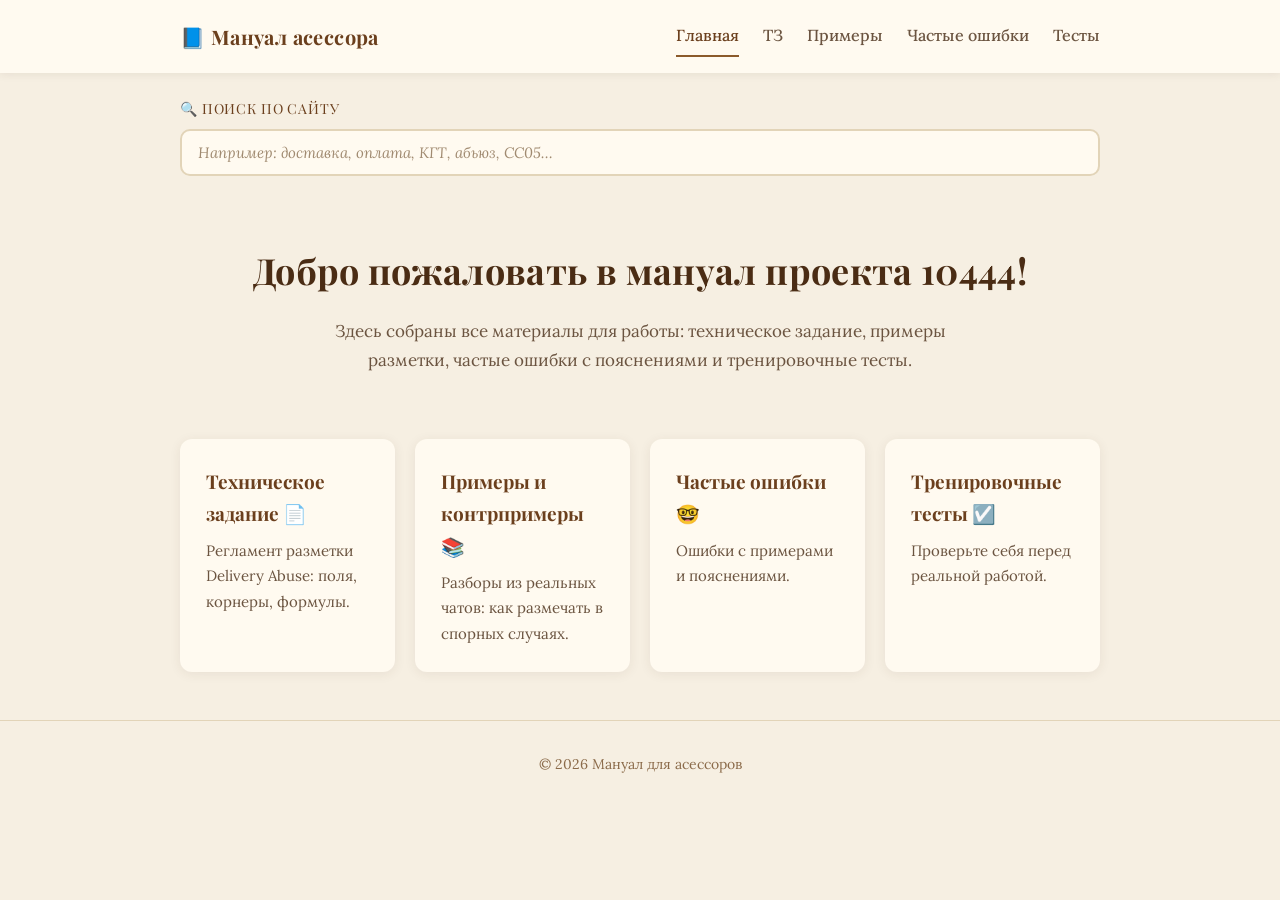
==== commit e91ca48a: "Update index.html" ====
--- a/index.html
+++ b/index.html
@@ -43,19 +43,19 @@
 
     <section class="cards">
         <a href="tz.html" class="card">
-            <h3>📄 Техническое задание</h3>
+            <h3>Техническое задание 📄</h3>
             <p>Регламент разметки Delivery Abuse: поля, корнеры, формулы.</p>
         </a>
         <a href="examples.html" class="card">
-            <h3>📚 Примеры и контрпримеры</h3>
+            <h3>Примеры и контрпримеры 📚</h3>
             <p>Разборы из реальных чатов: как размечать в спорных случаях.</p>
         </a>
         <a href="errors.html" class="card">
-            <h3>🤓 Частые ошибки</h3>
+            <h3>Частые ошибки 🤓</h3>
             <p>Ошибки с примерами и пояснениями.</p>
         </a>
         <a href="tests.html" class="card">
-            <h3>☑️ Тренировочные тесты</h3>
+            <h3>Тренировочные тесты ☑️</h3>
             <p>Проверьте себя перед реальной работой.</p>
         </a>
     </section>
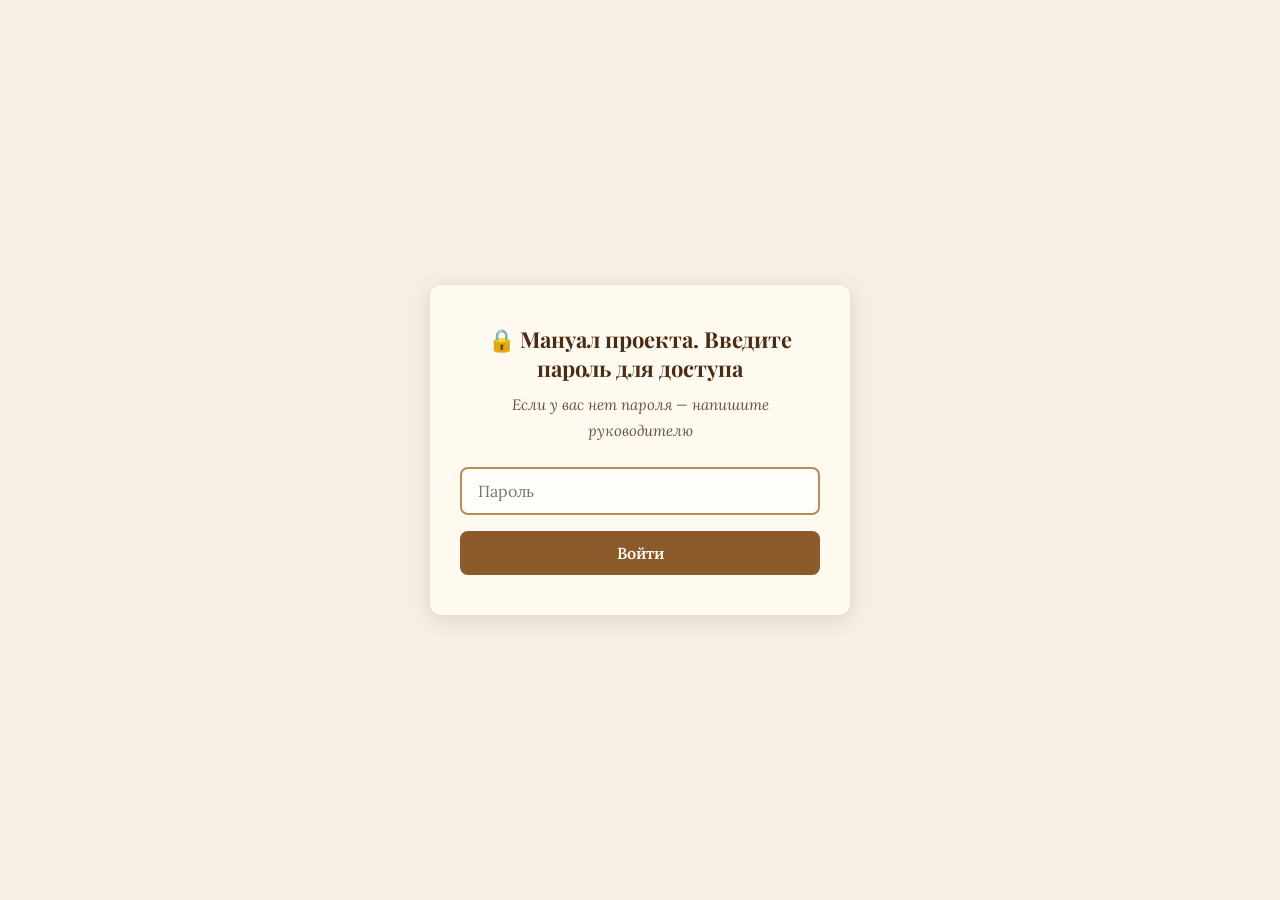
==== commit 4b38052f: "Update index.html" ====
--- a/index.html
+++ b/index.html
@@ -68,6 +68,7 @@
     </div>
 </footer>
 
+<script src="js/auth.js"></script>
 <script src="js/script.js"></script>
 </body>
 </html>
--- a/css/style.css
+++ b/css/style.css
@@ -1158,3 +1158,264 @@
     background: #d4edda;
     color: #1b5e20;
 }
+/* ================================================================
+   ВРЕЗКИ СО СКРИНШОТАМИ ИНТЕРФЕЙСА (для tz.html)
+   ================================================================ */
+
+.ui-screenshot {
+    margin: 20px 0;
+    background: #fffdf8;
+    border: 1px solid #ece0cb;
+    border-radius: 10px;
+    padding: 16px;
+    text-align: center;
+}
+
+.ui-screenshot a {
+    display: inline-block;
+    border-bottom: none;
+}
+
+.ui-screenshot img {
+    max-width: 100%;
+    height: auto;
+    border-radius: 6px;
+    border: 1px solid #e2d4b8;
+    transition: transform 0.2s, box-shadow 0.2s;
+    cursor: zoom-in;
+}
+
+.ui-screenshot img:hover {
+    transform: scale(1.01);
+    box-shadow: 0 6px 20px rgba(74, 50, 32, 0.15);
+}
+
+.ui-screenshot-caption {
+    font-family: 'Lora', Georgia, serif;
+    font-size: 14px;
+    font-style: italic;
+    color: #8b6b4a;
+    margin-top: 10px;
+    text-align: center;
+}
+
+/* На узких экранах — чуть меньше отступы */
+@media (max-width: 640px) {
+    .ui-screenshot {
+        padding: 10px;
+        margin: 14px 0;
+    }
+    .ui-screenshot-caption {
+        font-size: 13px;
+    }
+}
+/* ================================================================
+   ЛЕВЫЙ САЙДБАР С ОГЛАВЛЕНИЕМ (для tz.html)
+   ================================================================ */
+
+/* Общий контейнер: 2 колонки — сайдбар слева, контент справа */
+.layout-sidebar-left {
+    display: grid;
+    grid-template-columns: 1fr;
+    gap: 32px;
+    align-items: start;
+}
+
+@media (min-width: 1100px) {
+    .layout-sidebar-left {
+        grid-template-columns: 240px minmax(0, 1fr);
+        gap: 40px;
+    }
+}
+
+/* Сайдбар скрыт на узких экранах */
+.sidebar-left {
+    display: none;
+}
+
+@media (min-width: 1100px) {
+    .sidebar-left {
+        display: block;
+        position: sticky;
+        top: 96px;
+        max-height: calc(100vh - 120px);
+        overflow-y: auto;
+        font-size: 14px;
+        padding-right: 8px;
+    }
+}
+
+/* Заголовок сайдбара */
+.sidebar-left-title {
+    font-family: 'Playfair Display', Georgia, serif;
+    font-size: 12px;
+    text-transform: uppercase;
+    letter-spacing: 0.08em;
+    color: #a08a70;
+    margin-bottom: 12px;
+    padding-bottom: 8px;
+    border-bottom: 1px solid #e2d4b8;
+}
+
+/* Список пунктов */
+.sidebar-left-nav {
+    list-style: none;
+    margin: 0;
+    padding: 0;
+}
+
+.sidebar-left-nav li {
+    margin: 0;
+}
+
+.sidebar-left-nav a {
+    display: block;
+    padding: 6px 10px 6px 12px;
+    color: #6b5440;
+    text-decoration: none;
+    border-left: 2px solid transparent;
+    border-radius: 4px;
+    font-size: 13.5px;
+    line-height: 1.4;
+    transition: all 0.15s;
+}
+
+.sidebar-left-nav a:hover {
+    color: #6b3f1d;
+    background: #fbf3e3;
+    border-left-color: #b98a5a;
+}
+
+/* Вложенные пункты (2.1, 2.2 и т.д.) */
+.sidebar-left-nav .sub {
+    padding-left: 24px;
+    font-size: 13px;
+    color: #8b6b4a;
+}
+
+.sidebar-left-nav .sub:hover {
+    color: #6b3f1d;
+}
+
+/* Тонкий скроллбар сайдбара */
+.sidebar-left::-webkit-scrollbar {
+    width: 6px;
+}
+
+.sidebar-left::-webkit-scrollbar-thumb {
+    background: #e2d4b8;
+    border-radius: 3px;
+}
+
+.sidebar-left::-webkit-scrollbar-track {
+    background: transparent;
+}
+/* ================================================================
+   РАСШИРЕНИЕ КОНТЕЙНЕРА НА СТРАНИЦАХ С САЙДБАРОМ
+   ================================================================ */
+@media (min-width: 1100px) {
+    main.container:has(.layout-sidebar-left),
+    main.container:has(.layout-with-sidebar) {
+        max-width: 1300px;
+    }
+}
+/* ================================================================
+   КРАСНАЯ ПЛАШКА ВНИМАНИЯ (для errors.html и tz.html)
+   ================================================================ */
+.attention-red {
+    background: #fbe7e4;
+    border-left: 4px solid #c0392b;
+    border-radius: 10px;
+    padding: 14px 18px;
+    margin: 12px 0;
+    color: #4a3220;
+    font-weight: 500;
+}
+
+.attention-red strong {
+    color: #c0392b;
+}
+/* ================================================================
+   ФОРМА АВТОРИЗАЦИИ
+   ================================================================ */
+.auth-overlay {
+    position: fixed;
+    inset: 0;
+    background-color: #f6efe2;
+    z-index: 9999;
+    display: flex;
+    flex-direction: column;
+    align-items: center;
+    justify-content: center;
+    font-family: 'Lora', Georgia, serif;
+    padding: 20px;
+    text-align: center;
+}
+
+.auth-card {
+    background: #fffaf0;
+    padding: 40px 30px;
+    border-radius: 12px;
+    box-shadow: 0 4px 20px rgba(74, 50, 32, 0.15);
+    max-width: 420px;
+    width: 100%;
+    transition: transform 0.1s;
+}
+
+.auth-card h2 {
+    font-family: 'Playfair Display', Georgia, serif;
+    color: #4a2c14;
+    margin-bottom: 10px;
+    font-size: 22px;
+    line-height: 1.3;
+}
+
+.auth-hint {
+    color: #6b5440;
+    margin-bottom: 24px;
+    font-size: 15px;
+    font-style: italic;
+}
+
+.auth-input {
+    width: 100%;
+    padding: 12px 16px;
+    font-family: 'Lora', Georgia, serif;
+    font-size: 16px;
+    color: #4a3220;
+    background: #fffdf8;
+    border: 2px solid #e2d4b8;
+    border-radius: 8px;
+    outline: none;
+    margin-bottom: 16px;
+    transition: border-color 0.2s;
+}
+
+.auth-input:focus {
+    border-color: #b98a5a;
+}
+
+.auth-btn {
+    width: 100%;
+    padding: 12px;
+    font-family: 'Lora', Georgia, serif;
+    font-size: 16px;
+    font-weight: 600;
+    color: #fffaf0;
+    background: #8b5a2b;
+    border: none;
+    border-radius: 8px;
+    cursor: pointer;
+    transition: background 0.2s;
+}
+
+.auth-btn:hover {
+    background: #6b3f1d;
+}
+
+.auth-error {
+    color: #c0392b;
+    font-size: 14px;
+    margin-top: 12px;
+    display: none;
+}
